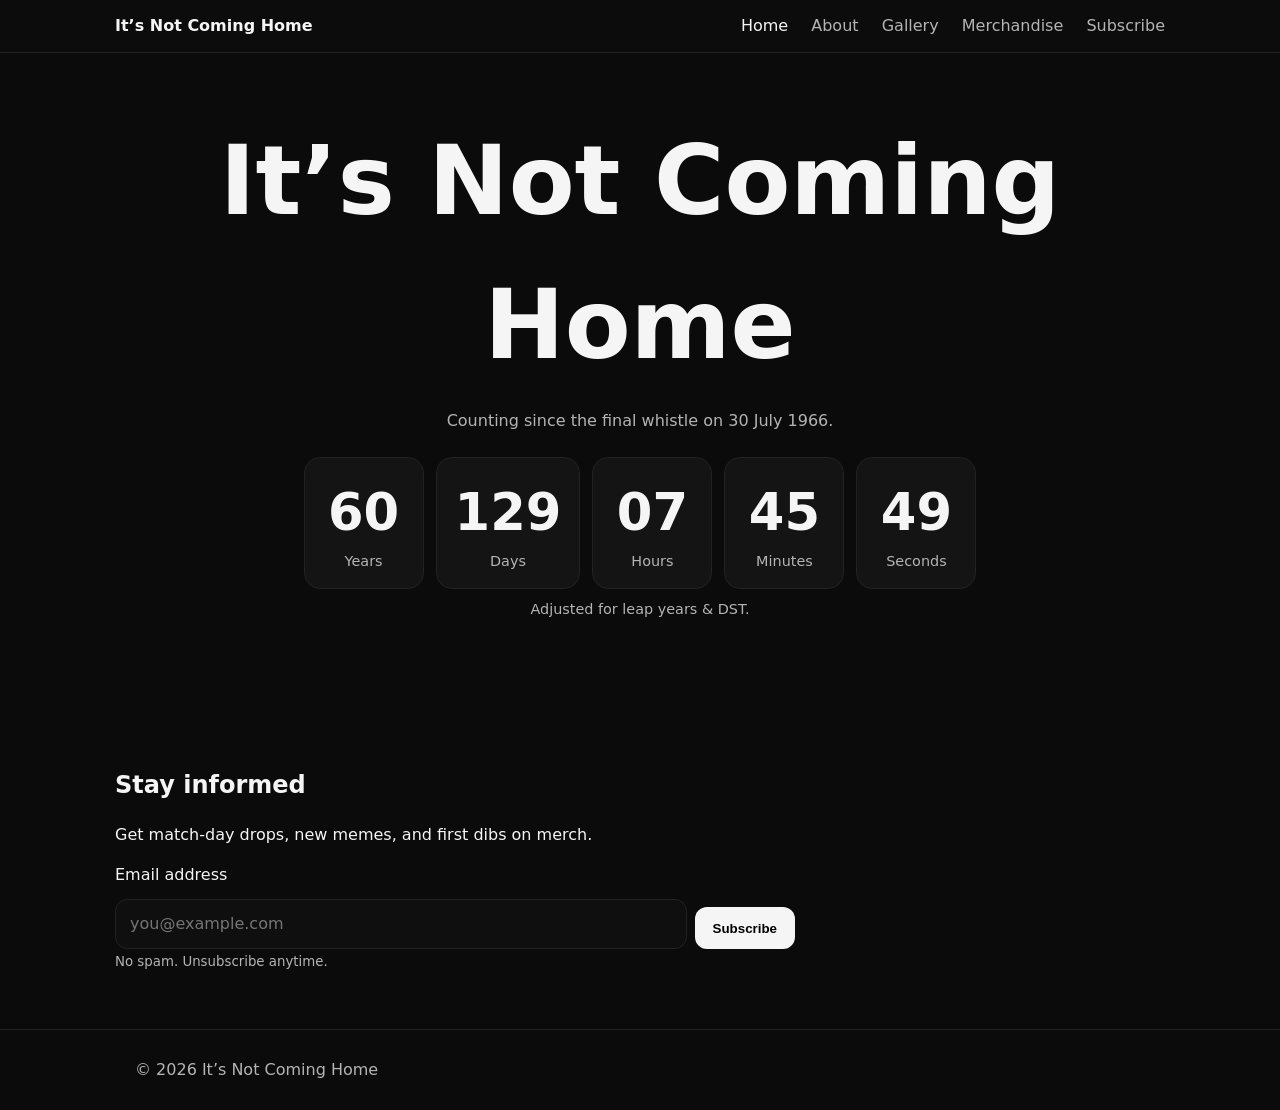
==== index.html @ 4ca96cda "Initial commit" ====
<!doctype html>
<html lang="en">
<head>
  <meta charset="utf-8" />
  <meta name="viewport" content="width=device-width,initial-scale=1" />
  <title>It’s Not Coming Home — Since 30 July 1966</title>
  <meta name="description" content="A brutally simple counter since 30 July 1966. Subscribe for updates, memes, and merch when it drops." />
  <link rel="canonical" href="https://yourdomain.com/" />

  <!-- Open Graph / Twitter -->
  <meta property="og:type" content="website">
  <meta property="og:title" content="It’s Not Coming Home">
  <meta property="og:description" content="Counting since the final whistle on 30 July 1966.">
  <meta property="og:image" content="https://yourdomain.com/assets/og-image.jpg">
  <meta name="twitter:card" content="summary_large_image">

  <!-- Favicon -->
  <link rel="icon" href="./assets/favicon.ico">

  <!-- Analytics (Plausible) -->
  <script defer data-domain="yourdomain.com" src="https://plausible.io/js/script.js"></script>

  <!-- Basic Schema -->
  <script type="application/ld+json">
  { "@context":"https://schema.org", "@type":"WebSite",
    "name":"It’s Not Coming Home", "url":"https://yourdomain.com/" }
  </script>

  <link rel="stylesheet" href="./assets/styles.css" />
</head>
<body>
  <header class="site-header">
    <nav class="container nav" aria-label="Primary">
      <a class="brand" href="./">It’s Not Coming Home</a>
      <div class="links">
        <a class="active" href="./">Home</a>
        <a href="./about/">About</a>
        <a href="./gallery/">Gallery</a>
        <a href="./merchandise/">Merchandise</a>
        <a href="./get-in-touch/">Subscribe</a>
      </div>
    </nav>
  </header>

  <main>
    <section class="hero">
      <div class="container">
        <h1 class="headline">It’s Not Coming Home</h1>
        <p class="tagline">Counting since the final whistle on 30 July 1966.</p>

        <div class="timer" aria-live="polite" aria-label="Elapsed time since 30 July 1966">
          <div class="timer-row">
            <div class="time-box"><span id="years" class="num">0</span><span class="label">Years</span></div>
            <div class="time-box"><span id="days" class="num">0</span><span class="label">Days</span></div>
            <div class="time-box"><span id="hours" class="num">00</span><span class="label">Hours</span></div>
            <div class="time-box"><span id="minutes" class="num">00</span><span class="label">Minutes</span></div>
            <div class="time-box"><span id="seconds" class="num">00</span><span class="label">Seconds</span></div>
          </div>
          <p class="subtext">Adjusted for leap years & DST.</p>
        </div>
      </div>
    </section>

    <!-- Inline subscribe teaser on the home page -->
    <section class="container pad-y">
      <h2>Stay informed</h2>
      <p>Get match-day drops, new memes, and first dibs on merch.</p>

      <!-- Buttondown embed (replace YOUR_BUTTONDOWN_USERNAME) -->
      <form class="subscribe-form"
            action="https://buttondown.email/api/emails/embed-subscribe/YOUR_BUTTONDOWN_USERNAME"
            method="post" target="popupwindow"
            onsubmit="window.open('https://buttondown.email/YOUR_BUTTONDOWN_USERNAME','popupwindow')">
        <label for="bd-email">Email address</label>
        <div class="subscribe-row">
          <input id="bd-email" type="email" name="email" required placeholder="you@example.com" autocomplete="email" />
          <button type="submit">Subscribe</button>
        </div>
        <small class="muted">No spam. Unsubscribe anytime.</small>
      </form>
      <!-- If you prefer Netlify Forms later, I can switch this in one line. -->
    </section>
  </main>

  <footer class="site-footer">
    <div class="container">© <span id="year"></span> It’s Not Coming Home</div>
  </footer>

  <script src="./assets/main.js" defer></script>
</body>
</html>
---- assets/styles.css ----
:root{
  --bg:#0b0b0b; --fg:#f5f5f5; --muted:#b4b4b4; --card:#141414; --border:#222;
  --accent:#ffffff; /* button foreground */
}
*{box-sizing:border-box}
html,body{height:100%}
body{
  margin:0; font-family:system-ui,-apple-system,Inter,Segoe UI,Roboto,Arial,sans-serif;
  background:var(--bg); color:var(--fg); line-height:1.5;
}
.container{max-width:1050px;margin:0 auto;padding:0 20px}
.pad-y{padding:56px 0}
.site-header{border-bottom:1px solid var(--border);background:#0c0c0c}
.nav{display:flex;align-items:center;justify-content:space-between;padding:14px 0}
.brand{font-weight:800;text-decoration:none;color:var(--fg)}
.links a{color:var(--muted);text-decoration:none;margin-left:18px}
.links a.active,.links a:hover{color:var(--fg)}
.site-footer{border-top:1px solid var(--border);padding:28px 0;color:var(--muted)}

.hero{display:grid;place-items:center;min-height:70vh;text-align:center;padding:56px 0}
.headline{font-size:clamp(2.2rem,8vw,6rem);margin:0 0 12px}
.tagline{color:var(--muted);margin:0 0 24px}

.timer{margin-top:10px}
.timer-row{display:flex;flex-wrap:wrap;gap:12px;justify-content:center}
.time-box{background:var(--card);border:1px solid var(--border);border-radius:16px;padding:16px 18px;min-width:120px}
.num{display:block;font-variant-numeric:tabular-nums;font-size:clamp(1.6rem,5vw,3.2rem);font-weight:800}
.label{display:block;font-size:0.9rem;color:var(--muted)}
.subtext{color:var(--muted);margin-top:10px;font-size:0.9rem}

.grid{display:grid;gap:18px;grid-template-columns:repeat(auto-fit,minmax(260px,1fr))}
.card{background:var(--card);border:1px solid var(--border);border-radius:16px;overflow:hidden}
.card img{display:block;width:100%;height:auto}
.card figcaption{padding:12px 14px;color:var(--muted)}

.contact-form,.subscribe-form{max-width:680px}
.contact-form label,.subscribe-form label{display:block;margin:12px 0;color:var(--fg)}
.contact-form input,.contact-form textarea,
.subscribe-form input{
  width:100%; background:#0f0f0f; color:var(--fg); border:1px solid var(--border);
  border-radius:12px; padding:12px 14px; font:inherit;
}
.contact-form button,.subscribe-form button,.cta{
  margin-top:8px; background:var(--fg); color:#000; border:0; font-weight:700;
  padding:12px 18px; border-radius:12px; cursor:pointer; text-decoration:none; display:inline-block;
}
.subscribe-row{display:flex;gap:8px}
.subscribe-row input{flex:1}
.muted{color:var(--muted)}
.small{font-size:0.95rem}
.divider{border:0;border-top:1px solid var(--border);margin:24px 0}
.coming-soon{display:grid;gap:14px;grid-template-columns:repeat(auto-fit,minmax(220px,1fr))}
.hp{position:absolute;left:-9999px;width:1px;height:1px;overflow:hidden}

@media (max-width:600px){
  .time-box{min-width:100px;padding:14px}
  .subscribe-row{flex-direction:column}
}
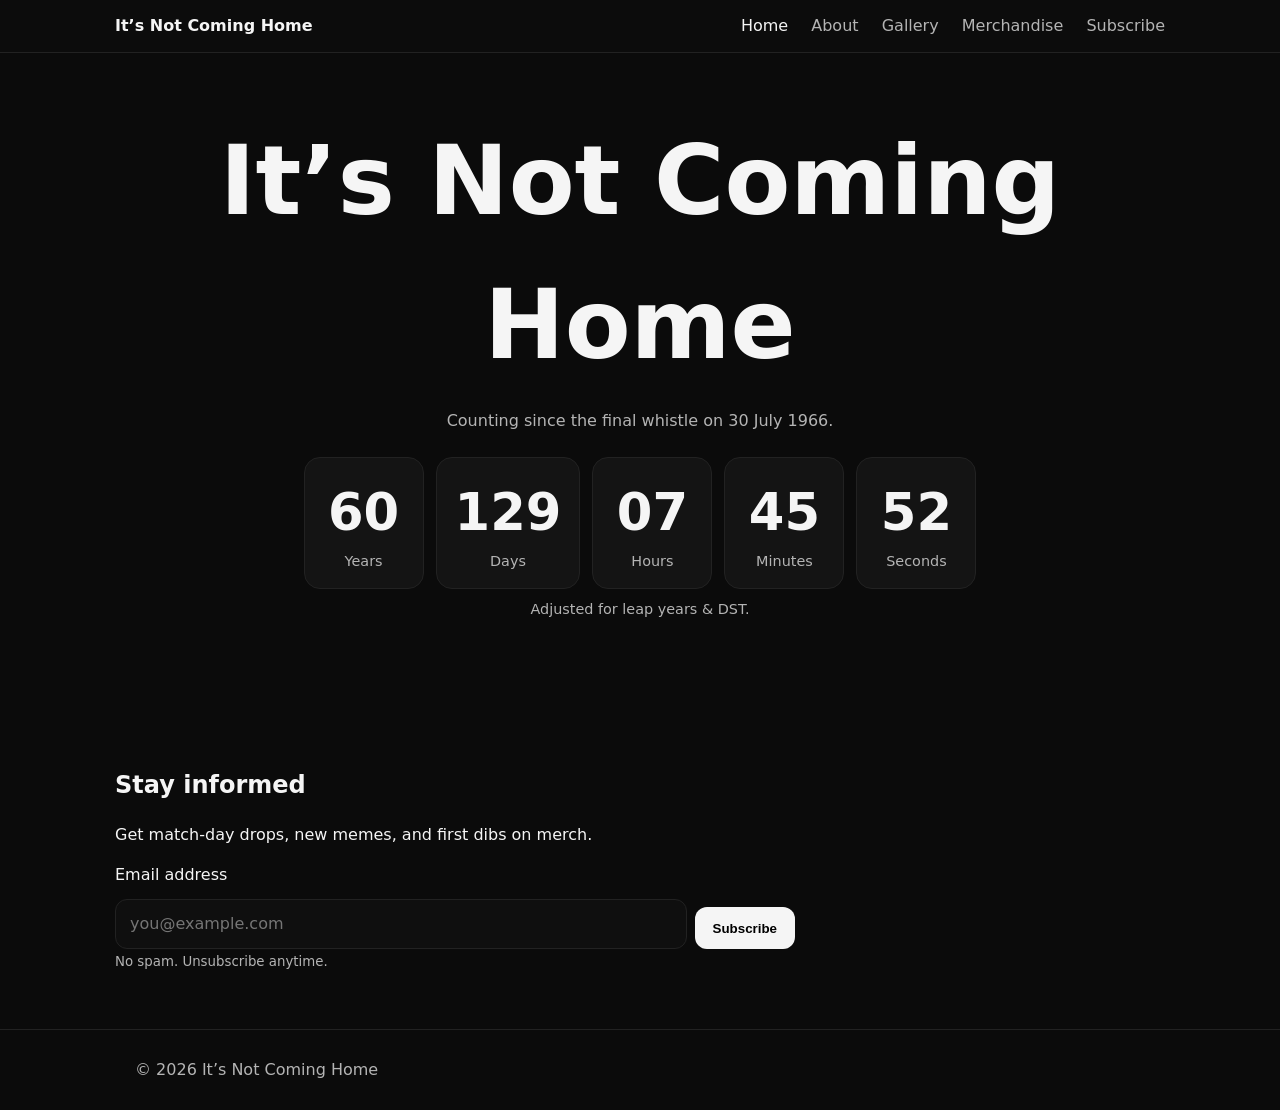
==== commit e925b614: "Add Twitter card meta tags" ====
--- a/index.html
+++ b/index.html
@@ -13,6 +13,8 @@
   <meta property="og:description" content="Counting since the final whistle on 30 July 1966.">
   <meta property="og:image" content="https://yourdomain.com/assets/og-image.jpg">
   <meta name="twitter:card" content="summary_large_image">
+  <meta name="twitter:title" content="It's Not Coming Home">
+  <meta name="twitter:description" content="Counting since the final whistle on 30 July 1966.">
 
   <!-- Favicon -->
   <link rel="icon" href="./assets/favicon.ico">
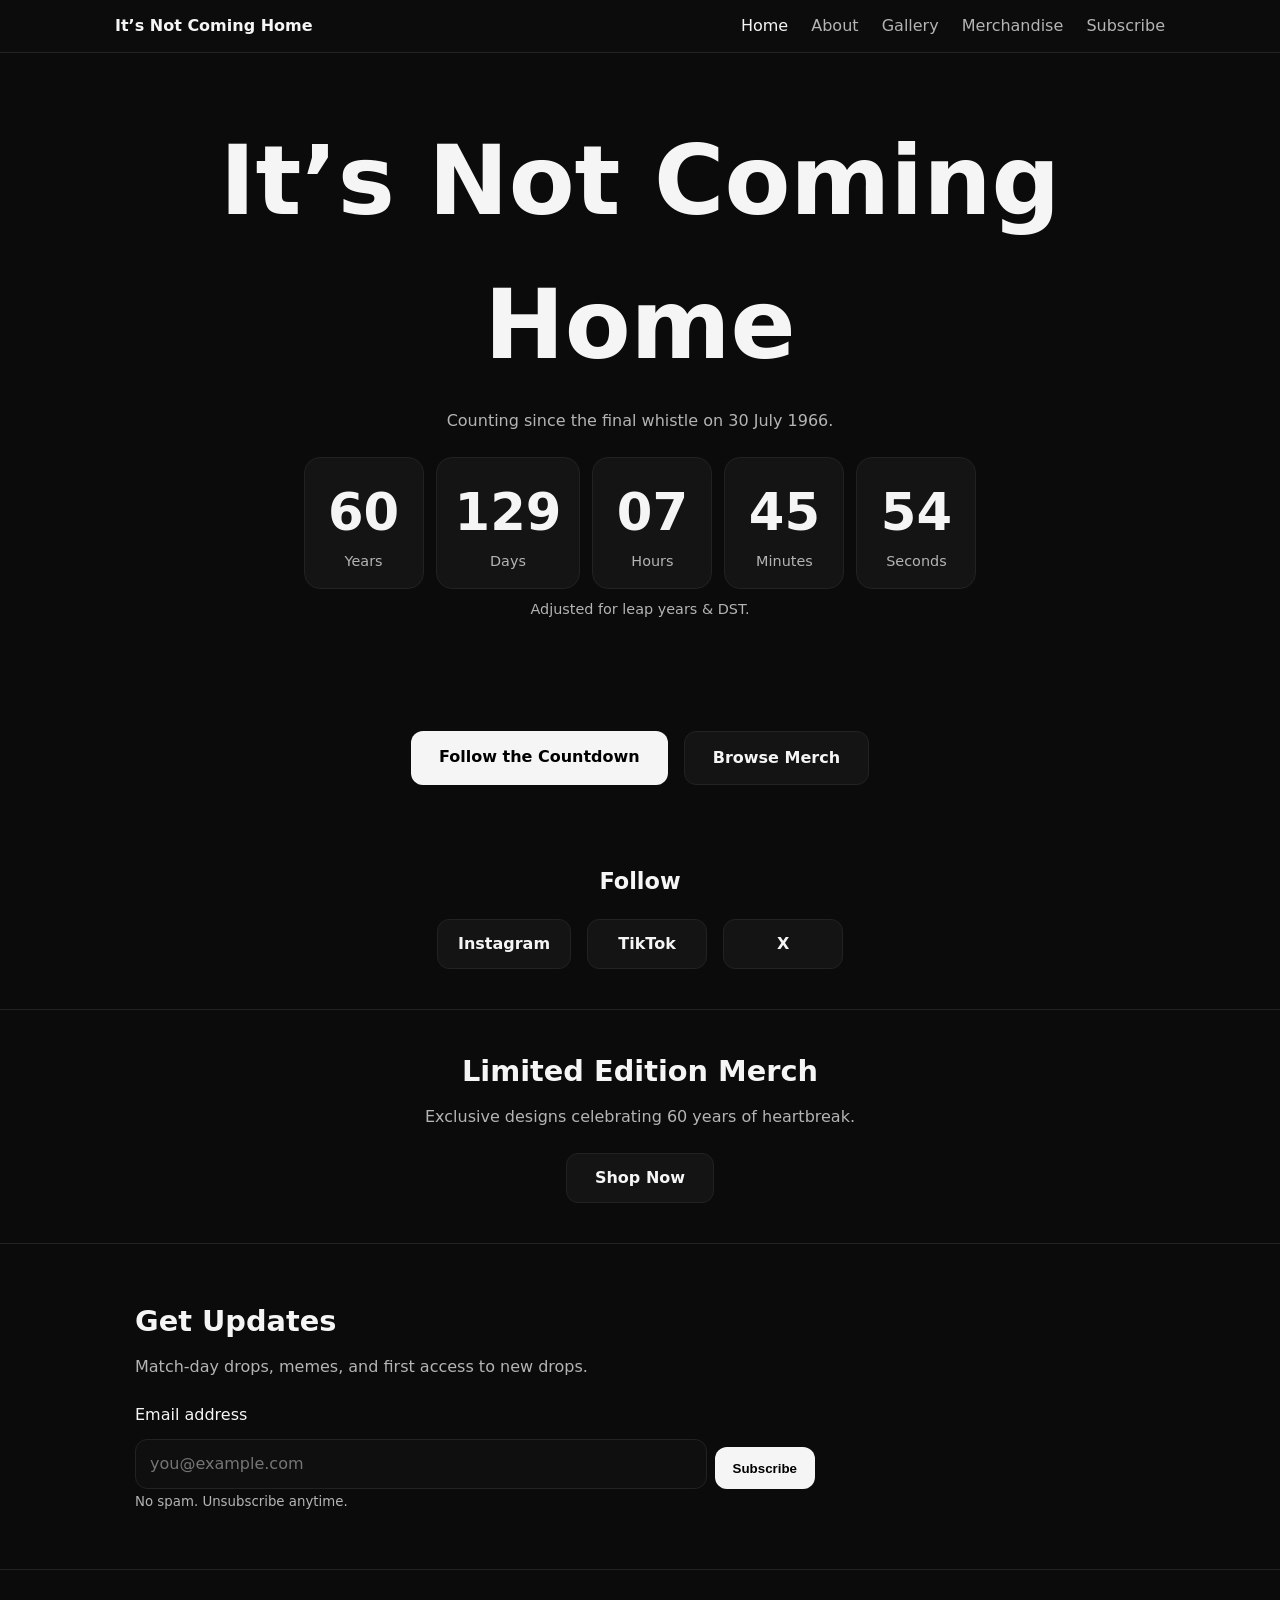
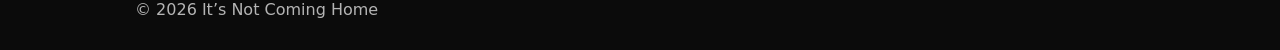
==== commit 59e31c78: "Homepage redesign v1" ====
--- a/index.html
+++ b/index.html
@@ -17,7 +17,9 @@
   <meta name="twitter:description" content="Counting since the final whistle on 30 July 1966.">
 
   <!-- Favicon -->
-  <link rel="icon" href="./assets/favicon.ico">
+  <link rel="icon" href="./assets/favicon.svg" type="image/svg+xml">
+  <link rel="icon" href="./assets/favicon-32.png" type="image/png" sizes="32x32">
+  <link rel="icon" href="./assets/favicon-16.png" type="image/png" sizes="16x16">
 
   <!-- Analytics (Plausible) -->
   <script defer data-domain="yourdomain.com" src="https://plausible.io/js/script.js"></script>
@@ -45,6 +47,7 @@
   </header>
 
   <main>
+    <!-- Hero: Clock & Primary Message -->
     <section class="hero">
       <div class="container">
         <h1 class="headline">It’s Not Coming Home</h1>
@@ -63,24 +66,56 @@
       </div>
     </section>
 
-    <!-- Inline subscribe teaser on the home page -->
-    <section class="container pad-y">
-      <h2>Stay informed</h2>
-      <p>Get match-day drops, new memes, and first dibs on merch.</p>
+    <!-- CTA Block: Primary + Secondary -->
+    <section class="cta-block">
+      <div class="container">
+        <div class="cta-row">
+          <a href="./get-in-touch/" class="cta-primary">Follow the Countdown</a>
+          <a href="./merchandise/" class="cta-secondary">Browse Merch</a>
+        </div>
+      </div>
+    </section>
 
-      <!-- Buttondown embed (replace YOUR_BUTTONDOWN_USERNAME) -->
-      <form class="subscribe-form"
-            action="https://buttondown.email/api/emails/embed-subscribe/YOUR_BUTTONDOWN_USERNAME"
-            method="post" target="popupwindow"
-            onsubmit="window.open('https://buttondown.email/YOUR_BUTTONDOWN_USERNAME','popupwindow')">
-        <label for="bd-email">Email address</label>
-        <div class="subscribe-row">
-          <input id="bd-email" type="email" name="email" required placeholder="you@example.com" autocomplete="email" />
-          <button type="submit">Subscribe</button>
+    <!-- Social Links -->
+    <section class="social-block">
+      <div class="container">
+        <h2 class="social-title">Follow</h2>
+        <div class="social-links">
+          <a href="https://www.instagram.com/its_notcominghome/" target="_blank" rel="noopener noreferrer" class="social-link instagram">Instagram</a>
+          <a href="https://www.tiktok.com/@its_notcominghome" target="_blank" rel="noopener noreferrer" class="social-link tiktok">TikTok</a>
+          <a href="https://x.com/Notcominghome66" target="_blank" rel="noopener noreferrer" class="social-link x">X</a>
         </div>
-        <small class="muted">No spam. Unsubscribe anytime.</small>
-      </form>
-      <!-- If you prefer Netlify Forms later, I can switch this in one line. -->
+      </div>
+    </section>
+
+    <!-- Merch Teaser -->
+    <section class="merch-teaser">
+      <div class="container">
+        <h2>Limited Edition Merch</h2>
+        <p>Exclusive designs celebrating 60 years of heartbreak.</p>
+        <a href="./merchandise/" class="merch-link">Shop Now</a>
+      </div>
+    </section>
+
+    <!-- Stay Informed / Subscribe -->
+    <section class="subscribe-section">
+      <div class="container">
+        <h2>Get Updates</h2>
+        <p>Match-day drops, memes, and first access to new drops.</p>
+
+        <!-- Buttondown embed (replace YOUR_BUTTONDOWN_USERNAME) -->
+        <form class="subscribe-form"
+              action="https://buttondown.email/api/emails/embed-subscribe/YOUR_BUTTONDOWN_USERNAME"
+              method="post" target="popupwindow"
+              onsubmit="window.open('https://buttondown.email/YOUR_BUTTONDOWN_USERNAME','popupwindow')">
+          <label for="bd-email">Email address</label>
+          <div class="subscribe-row">
+            <input id="bd-email" type="email" name="email" required placeholder="you@example.com" autocomplete="email" />
+            <button type="submit">Subscribe</button>
+          </div>
+          <small class="muted">No spam. Unsubscribe anytime.</small>
+        </form>
+      </div>
     </section>
   </main>
 
--- a/assets/styles.css
+++ b/assets/styles.css
@@ -55,4 +55,46 @@
 @media (max-width:600px){
   .time-box{min-width:100px;padding:14px}
   .subscribe-row{flex-direction:column}
+  .cta-row{flex-direction:column;gap:12px}
+  .cta-primary,.cta-secondary{width:100%}
+  .social-link{flex:1;min-width:90px}
 }
+
+/* CTA Block */
+.cta-block{padding:40px 0;text-align:center}
+.cta-row{display:flex;gap:16px;justify-content:center;flex-wrap:wrap}
+.cta-primary,.cta-secondary{
+  padding:14px 28px;border-radius:12px;text-decoration:none;font-weight:700;
+  cursor:pointer;display:inline-block;transition:all 0.2s ease;
+}
+.cta-primary{background:var(--fg);color:#000}
+.cta-primary:hover{opacity:0.9}
+.cta-secondary{background:var(--card);color:var(--fg);border:1px solid var(--border)}
+.cta-secondary:hover{border-color:var(--fg)}
+
+/* Social Block */
+.social-block{padding:40px 0;text-align:center}
+.social-title{margin:0 0 20px;font-size:1.4rem}
+.social-links{display:flex;gap:16px;justify-content:center;flex-wrap:wrap}
+.social-link{
+  padding:12px 20px;background:var(--card);color:var(--fg);text-decoration:none;
+  border:1px solid var(--border);border-radius:12px;font-weight:600;
+  transition:all 0.2s ease;min-width:120px;display:inline-block;
+}
+.social-link:hover{border-color:var(--fg);background:var(--card)}
+
+/* Merch Teaser */
+.merch-teaser{padding:40px 0;text-align:center;border-top:1px solid var(--border)}
+.merch-teaser h2{margin:0 0 12px;font-size:1.8rem}
+.merch-teaser p{color:var(--muted);margin:0 0 24px}
+.merch-link{
+  display:inline-block;padding:12px 28px;background:var(--card);color:var(--fg);
+  text-decoration:none;border:1px solid var(--border);border-radius:12px;
+  font-weight:600;transition:all 0.2s ease;
+}
+.merch-link:hover{border-color:var(--fg)}
+
+/* Subscribe Section */
+.subscribe-section{padding:56px 0;border-top:1px solid var(--border)}
+.subscribe-section h2{margin:0 0 12px;font-size:1.8rem}
+.subscribe-section > .container > p{color:var(--muted);margin:0 0 24px}
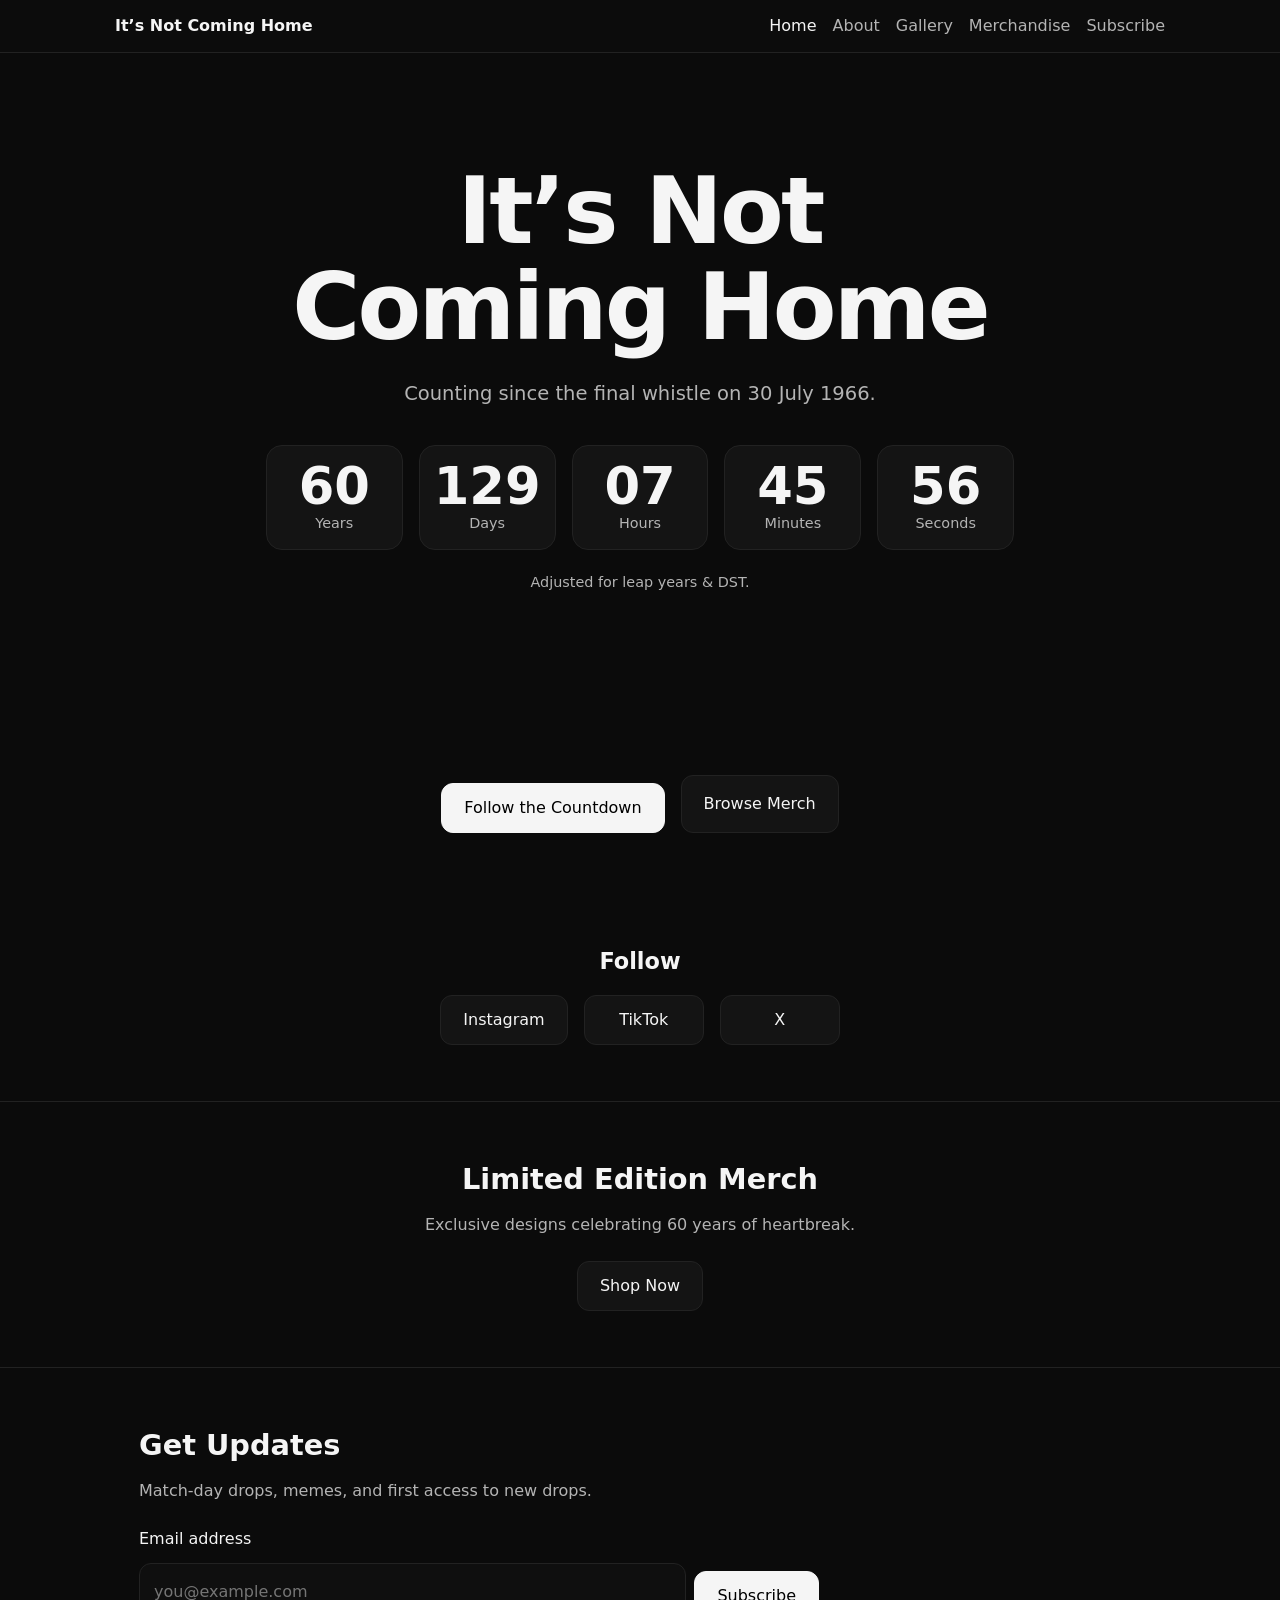
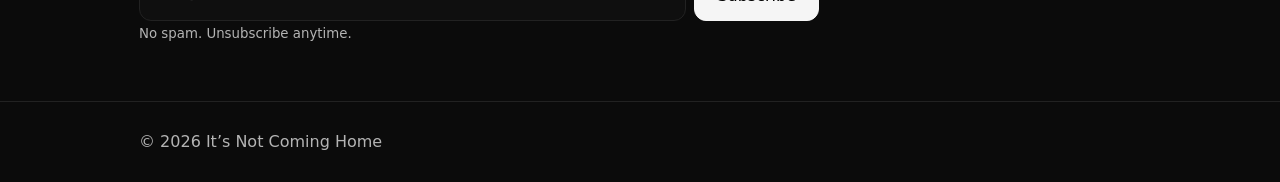
==== commit cf16c69a: "Beautify homepage v2" ====
--- a/index.html
+++ b/index.html
@@ -32,7 +32,7 @@
 
   <link rel="stylesheet" href="./assets/styles.css" />
 </head>
-<body>
+<body class="home-page">
   <header class="site-header">
     <nav class="container nav" aria-label="Primary">
       <a class="brand" href="./">It’s Not Coming Home</a>
@@ -46,9 +46,9 @@
     </nav>
   </header>
 
-  <main>
+  <main class="home-main">
     <!-- Hero: Clock & Primary Message -->
-    <section class="hero">
+    <section class="hero home-section home-hero">
       <div class="container">
         <h1 class="headline">It’s Not Coming Home</h1>
         <p class="tagline">Counting since the final whistle on 30 July 1966.</p>
@@ -67,7 +67,7 @@
     </section>
 
     <!-- CTA Block: Primary + Secondary -->
-    <section class="cta-block">
+    <section class="cta-block home-section">
       <div class="container">
         <div class="cta-row">
           <a href="./get-in-touch/" class="cta-primary">Follow the Countdown</a>
@@ -77,7 +77,7 @@
     </section>
 
     <!-- Social Links -->
-    <section class="social-block">
+    <section class="social-block home-section">
       <div class="container">
         <h2 class="social-title">Follow</h2>
         <div class="social-links">
@@ -89,7 +89,7 @@
     </section>
 
     <!-- Merch Teaser -->
-    <section class="merch-teaser">
+    <section class="merch-teaser home-section">
       <div class="container">
         <h2>Limited Edition Merch</h2>
         <p>Exclusive designs celebrating 60 years of heartbreak.</p>
@@ -98,7 +98,7 @@
     </section>
 
     <!-- Stay Informed / Subscribe -->
-    <section class="subscribe-section">
+    <section class="subscribe-section home-section">
       <div class="container">
         <h2>Get Updates</h2>
         <p>Match-day drops, memes, and first access to new drops.</p>
--- a/assets/styles.css
+++ b/assets/styles.css
@@ -1,21 +1,64 @@
 :root{
-  --bg:#0b0b0b; --fg:#f5f5f5; --muted:#b4b4b4; --card:#141414; --border:#222;
-  --accent:#ffffff; /* button foreground */
-}
+  --bg:#0b0b0b;
+  --fg:#f5f5f5;
+  --muted:#b4b4b4;
+  --card:#141414;
+  --border:#222;
+  --accent:#ffffff;
+  --focus:#ffffff;
+  --focus-ring:rgba(255,255,255,0.24);
+  --radius-s:12px;
+  --radius-m:16px;
+  --space-2xs:0.5rem;
+  --space-xs:0.75rem;
+  --space-s:1rem;
+  --space-m:1.5rem;
+  --space-l:2rem;
+  --space-xl:2.75rem;
+  --space-2xl:3.5rem;
+  --space-3xl:4.5rem;
+}
+
 *{box-sizing:border-box}
 html,body{height:100%}
 body{
-  margin:0; font-family:system-ui,-apple-system,Inter,Segoe UI,Roboto,Arial,sans-serif;
-  background:var(--bg); color:var(--fg); line-height:1.5;
-}
-.container{max-width:1050px;margin:0 auto;padding:0 20px}
+  margin:0;
+  font-family:system-ui,-apple-system,Inter,Segoe UI,Roboto,Arial,sans-serif;
+  background:var(--bg);
+  color:var(--fg);
+  line-height:1.5;
+}
+
+.container{max-width:1050px;margin:0 auto;padding:0 clamp(16px,4vw,24px)}
 .pad-y{padding:56px 0}
+
 .site-header{border-bottom:1px solid var(--border);background:#0c0c0c}
-.nav{display:flex;align-items:center;justify-content:space-between;padding:14px 0}
-.brand{font-weight:800;text-decoration:none;color:var(--fg)}
-.links a{color:var(--muted);text-decoration:none;margin-left:18px}
+.nav{
+  display:flex;
+  align-items:center;
+  justify-content:space-between;
+  flex-wrap:wrap;
+  gap:var(--space-xs) var(--space-m);
+  padding:14px 0;
+}
+.brand{font-weight:800;text-decoration:none;color:var(--fg);min-width:0}
+.links{
+  display:flex;
+  flex-wrap:wrap;
+  justify-content:flex-end;
+  gap:var(--space-2xs) var(--space-s);
+}
+.links a{color:var(--muted);text-decoration:none}
 .links a.active,.links a:hover{color:var(--fg)}
+
 .site-footer{border-top:1px solid var(--border);padding:28px 0;color:var(--muted)}
+
+a,button,input,textarea,select{font:inherit}
+:where(a,button,input,textarea,select):focus-visible{
+  outline:2px solid var(--focus);
+  outline-offset:2px;
+  box-shadow:0 0 0 4px var(--focus-ring);
+}
 
 .hero{display:grid;place-items:center;min-height:70vh;text-align:center;padding:56px 0}
 .headline{font-size:clamp(2.2rem,8vw,6rem);margin:0 0 12px}
@@ -23,27 +66,69 @@
 
 .timer{margin-top:10px}
 .timer-row{display:flex;flex-wrap:wrap;gap:12px;justify-content:center}
-.time-box{background:var(--card);border:1px solid var(--border);border-radius:16px;padding:16px 18px;min-width:120px}
+.time-box{
+  background:var(--card);
+  border:1px solid var(--border);
+  border-radius:var(--radius-m);
+  padding:16px 18px;
+  min-width:120px;
+}
 .num{display:block;font-variant-numeric:tabular-nums;font-size:clamp(1.6rem,5vw,3.2rem);font-weight:800}
 .label{display:block;font-size:0.9rem;color:var(--muted)}
 .subtext{color:var(--muted);margin-top:10px;font-size:0.9rem}
 
 .grid{display:grid;gap:18px;grid-template-columns:repeat(auto-fit,minmax(260px,1fr))}
-.card{background:var(--card);border:1px solid var(--border);border-radius:16px;overflow:hidden}
+.card{background:var(--card);border:1px solid var(--border);border-radius:var(--radius-m);overflow:hidden}
 .card img{display:block;width:100%;height:auto}
 .card figcaption{padding:12px 14px;color:var(--muted)}
 
 .contact-form,.subscribe-form{max-width:680px}
 .contact-form label,.subscribe-form label{display:block;margin:12px 0;color:var(--fg)}
-.contact-form input,.contact-form textarea,
-.subscribe-form input{
-  width:100%; background:#0f0f0f; color:var(--fg); border:1px solid var(--border);
-  border-radius:12px; padding:12px 14px; font:inherit;
-}
-.contact-form button,.subscribe-form button,.cta{
-  margin-top:8px; background:var(--fg); color:#000; border:0; font-weight:700;
-  padding:12px 18px; border-radius:12px; cursor:pointer; text-decoration:none; display:inline-block;
-}
+.contact-form input,.contact-form textarea,.subscribe-form input{
+  width:100%;
+  background:#0f0f0f;
+  color:var(--fg);
+  border:1px solid var(--border);
+  border-radius:var(--radius-s);
+  padding:12px 14px;
+  font:inherit;
+}
+
+:where(.cta-primary,.cta-secondary,.social-link,.merch-link,.contact-form button,.subscribe-form button,.cta){
+  display:inline-flex;
+  align-items:center;
+  justify-content:center;
+  text-decoration:none;
+  border-radius:var(--radius-s);
+  border:1px solid var(--border);
+  padding:12px 22px;
+  font-weight:700;
+  line-height:1.2;
+  cursor:pointer;
+  transition:border-color 0.2s ease,background-color 0.2s ease,color 0.2s ease,transform 0.2s ease;
+}
+
+:where(.cta-primary,.contact-form button,.subscribe-form button,.cta){
+  margin-top:8px;
+  background:var(--fg);
+  color:#000;
+  border-color:var(--fg);
+}
+
+:where(.cta-primary,.contact-form button,.subscribe-form button,.cta):hover{
+  transform:translateY(-1px);
+}
+
+:where(.cta-secondary,.social-link,.merch-link){
+  background:var(--card);
+  color:var(--fg);
+}
+
+:where(.cta-secondary,.social-link,.merch-link):hover{
+  border-color:var(--fg);
+  transform:translateY(-1px);
+}
+
 .subscribe-row{display:flex;gap:8px}
 .subscribe-row input{flex:1}
 .muted{color:var(--muted)}
@@ -52,49 +137,88 @@
 .coming-soon{display:grid;gap:14px;grid-template-columns:repeat(auto-fit,minmax(220px,1fr))}
 .hp{position:absolute;left:-9999px;width:1px;height:1px;overflow:hidden}
 
+/* Homepage rhythm and composition */
+.home-page .home-main > .home-section{padding:var(--space-2xl) 0}
+.home-page .hero{
+  min-height:clamp(34rem,74vh,48rem);
+  padding:var(--space-3xl) 0 var(--space-2xl);
+}
+.home-page .hero .container{
+  display:grid;
+  justify-items:center;
+  gap:var(--space-m);
+}
+.home-page .headline{
+  margin:0;
+  max-width:14ch;
+  font-size:clamp(2.6rem,7.5vw,5.8rem);
+  line-height:1.03;
+  letter-spacing:-0.03em;
+  text-wrap:balance;
+}
+.home-page .tagline{
+  margin:0;
+  max-width:40ch;
+  font-size:clamp(1rem,2vw,1.22rem);
+  color:var(--muted);
+}
+.home-page .timer{
+  margin-top:var(--space-xs);
+  display:grid;
+  gap:var(--space-xs);
+}
+.home-page .timer-row{
+  display:grid;
+  grid-template-columns:repeat(5, minmax(106px, 1fr));
+  width:min(100%,900px);
+  margin:0 auto;
+  gap:var(--space-s);
+  justify-content:center;
+  align-items:stretch;
+}
+.home-page .time-box{
+  min-width:0;
+  max-width:none;
+  padding:14px;
+}
+.home-page .num{line-height:1.05}
+
+.cta-block,.social-block{text-align:center}
+.cta-row,.social-links{display:flex;gap:var(--space-s);justify-content:center;flex-wrap:wrap}
+.social-title{margin:0 0 var(--space-s);font-size:1.4rem}
+.social-link{min-width:120px}
+
+.merch-teaser{text-align:center;border-top:1px solid var(--border)}
+.merch-teaser h2{margin:0 0 var(--space-xs);font-size:1.8rem}
+.merch-teaser p{color:var(--muted);margin:0 0 var(--space-m)}
+
+.subscribe-section{border-top:1px solid var(--border)}
+.subscribe-section h2{margin:0 0 var(--space-xs);font-size:1.8rem}
+.subscribe-section > .container > p{color:var(--muted);margin:0 0 var(--space-m)}
+
+@media (max-width:900px){
+  .home-page .timer-row{
+    grid-template-columns:repeat(3, minmax(106px, 1fr));
+    width:min(100%,520px);
+  }
+}
 @media (max-width:600px){
-  .time-box{min-width:100px;padding:14px}
+  .nav{align-items:flex-start}
+  .links{width:100%;justify-content:flex-start}
+  .home-page .home-main > .home-section{padding:var(--space-xl) 0}
+  .home-page .hero{padding:var(--space-2xl) 0 var(--space-xl)}
+  .home-page .timer-row{
+    grid-template-columns:repeat(2, minmax(96px, 1fr));
+    width:min(100%,340px);
+    gap:var(--space-xs);
+  }
+  .home-page .time-box{
+    min-width:0;
+    padding:14px 12px;
+  }
   .subscribe-row{flex-direction:column}
-  .cta-row{flex-direction:column;gap:12px}
-  .cta-primary,.cta-secondary{width:100%}
-  .social-link{flex:1;min-width:90px}
-}
-
-/* CTA Block */
-.cta-block{padding:40px 0;text-align:center}
-.cta-row{display:flex;gap:16px;justify-content:center;flex-wrap:wrap}
-.cta-primary,.cta-secondary{
-  padding:14px 28px;border-radius:12px;text-decoration:none;font-weight:700;
-  cursor:pointer;display:inline-block;transition:all 0.2s ease;
-}
-.cta-primary{background:var(--fg);color:#000}
-.cta-primary:hover{opacity:0.9}
-.cta-secondary{background:var(--card);color:var(--fg);border:1px solid var(--border)}
-.cta-secondary:hover{border-color:var(--fg)}
-
-/* Social Block */
-.social-block{padding:40px 0;text-align:center}
-.social-title{margin:0 0 20px;font-size:1.4rem}
-.social-links{display:flex;gap:16px;justify-content:center;flex-wrap:wrap}
-.social-link{
-  padding:12px 20px;background:var(--card);color:var(--fg);text-decoration:none;
-  border:1px solid var(--border);border-radius:12px;font-weight:600;
-  transition:all 0.2s ease;min-width:120px;display:inline-block;
-}
-.social-link:hover{border-color:var(--fg);background:var(--card)}
-
-/* Merch Teaser */
-.merch-teaser{padding:40px 0;text-align:center;border-top:1px solid var(--border)}
-.merch-teaser h2{margin:0 0 12px;font-size:1.8rem}
-.merch-teaser p{color:var(--muted);margin:0 0 24px}
-.merch-link{
-  display:inline-block;padding:12px 28px;background:var(--card);color:var(--fg);
-  text-decoration:none;border:1px solid var(--border);border-radius:12px;
-  font-weight:600;transition:all 0.2s ease;
-}
-.merch-link:hover{border-color:var(--fg)}
-
-/* Subscribe Section */
-.subscribe-section{padding:56px 0;border-top:1px solid var(--border)}
-.subscribe-section h2{margin:0 0 12px;font-size:1.8rem}
-.subscribe-section > .container > p{color:var(--muted);margin:0 0 24px}
+  .subscribe-row input,.subscribe-row button{width:100%}
+  .cta-row{flex-direction:column;align-items:center;gap:12px}
+  .cta-primary,.cta-secondary,.social-link,.merch-link{width:min(100%,320px)}
+  .social-links{gap:12px}
+}
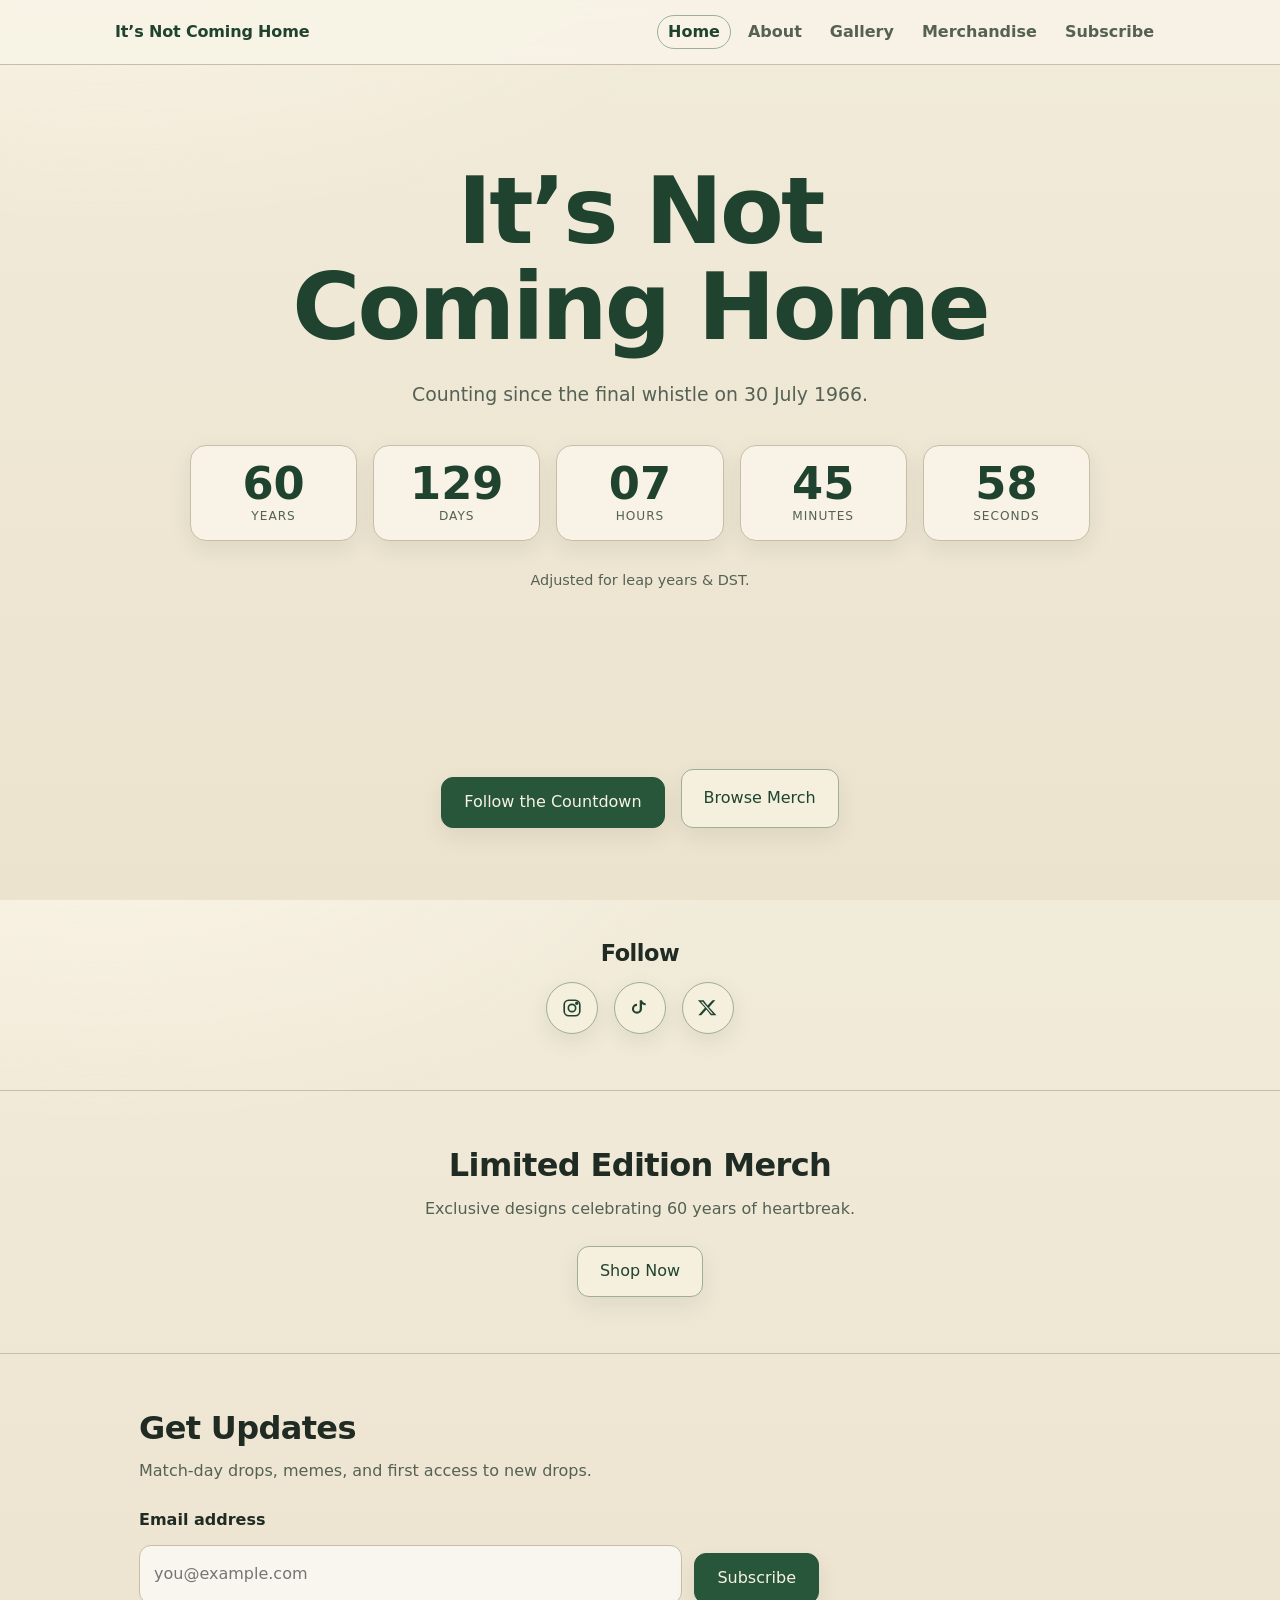
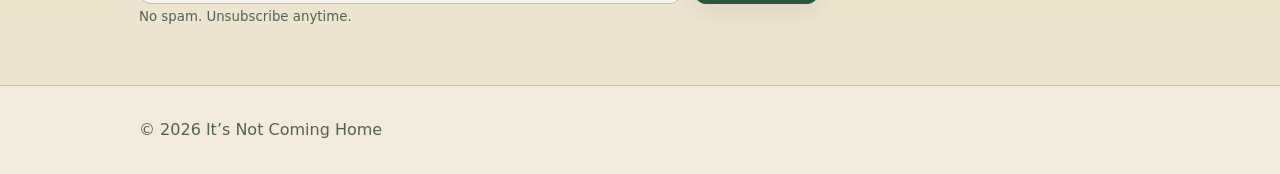
==== commit c5bf0375: "Site refresh v1: heritage palette, sticky nav, social icons" ====
--- a/index.html
+++ b/index.html
@@ -81,9 +81,26 @@
       <div class="container">
         <h2 class="social-title">Follow</h2>
         <div class="social-links">
-          <a href="https://www.instagram.com/its_notcominghome/" target="_blank" rel="noopener noreferrer" class="social-link instagram">Instagram</a>
-          <a href="https://www.tiktok.com/@its_notcominghome" target="_blank" rel="noopener noreferrer" class="social-link tiktok">TikTok</a>
-          <a href="https://x.com/Notcominghome66" target="_blank" rel="noopener noreferrer" class="social-link x">X</a>
+          <a href="https://www.instagram.com/its_notcominghome/" target="_blank" rel="noopener noreferrer" class="social-link instagram" aria-label="Instagram">
+            <svg viewBox="0 0 24 24" aria-hidden="true" focusable="false">
+              <rect x="3.5" y="3.5" width="17" height="17" rx="5"></rect>
+              <circle cx="12" cy="12" r="4"></circle>
+              <circle cx="17.2" cy="6.8" r="1"></circle>
+            </svg>
+            <span class="sr-only">Instagram</span>
+          </a>
+          <a href="https://www.tiktok.com/@its_notcominghome" target="_blank" rel="noopener noreferrer" class="social-link tiktok" aria-label="TikTok">
+            <svg viewBox="0 0 24 24" aria-hidden="true" focusable="false">
+              <path d="M14.2 3.5c.5 1.8 1.9 3 4 3.2V9c-1.5-.1-2.9-.7-4-1.5v5.3A5.5 5.5 0 1 1 8.7 7.3v2.4a3.1 3.1 0 1 0 3 3.1V3.5h2.5z"></path>
+            </svg>
+            <span class="sr-only">TikTok</span>
+          </a>
+          <a href="https://x.com/Notcominghome66" target="_blank" rel="noopener noreferrer" class="social-link x" aria-label="X">
+            <svg viewBox="0 0 24 24" aria-hidden="true" focusable="false">
+              <path d="M16.9 3.5h3.1l-6.8 7.7L21.2 20h-6.1l-4.8-6.3L4.6 20H1.5l7.2-8.2L1 3.5h6.2l4.3 5.7 5.4-5.7zm-1.1 14.7h1.7L6.2 5.2H4.4l11.4 13z"></path>
+            </svg>
+            <span class="sr-only">X</span>
+          </a>
         </div>
       </div>
     </section>
--- a/assets/styles.css
+++ b/assets/styles.css
@@ -1,14 +1,22 @@
 :root{
-  --bg:#0b0b0b;
-  --fg:#f5f5f5;
-  --muted:#b4b4b4;
-  --card:#141414;
-  --border:#222;
-  --accent:#ffffff;
-  --focus:#ffffff;
-  --focus-ring:rgba(255,255,255,0.24);
+  --bg:#f1ebda;
+  --bg-alt:#ece3ce;
+  --surface:#f8f3e6;
+  --surface-soft:#f5efde;
+  --fg:#1f2b23;
+  --muted:#546154;
+  --border:#c8bea8;
+  --border-strong:#9eaf94;
+  --accent:#28563a;
+  --accent-strong:#1f432f;
+  --accent-ink:#f7f2e3;
+  --focus:#1e5e39;
+  --focus-ring:rgba(30,94,57,0.22);
+  --shadow-soft:0 8px 22px rgba(26,39,31,0.08);
+  --shadow-lifted:0 14px 30px rgba(26,39,31,0.12);
   --radius-s:12px;
   --radius-m:16px;
+  --radius-l:24px;
   --space-2xs:0.5rem;
   --space-xs:0.75rem;
   --space-s:1rem;
@@ -24,34 +32,83 @@
 body{
   margin:0;
   font-family:system-ui,-apple-system,Inter,Segoe UI,Roboto,Arial,sans-serif;
-  background:var(--bg);
+  line-height:1.55;
   color:var(--fg);
-  line-height:1.5;
-}
+  background:
+    radial-gradient(1100px 540px at 8% -10%, #faf4e6 0%, transparent 58%),
+    linear-gradient(180deg, var(--bg) 0%, var(--bg-alt) 100%);
+}
+
+h1,h2,h3{
+  margin:0 0 var(--space-s);
+  color:var(--fg);
+  line-height:1.18;
+  letter-spacing:-0.02em;
+}
+
+p{margin:0 0 var(--space-m)}
 
 .container{max-width:1050px;margin:0 auto;padding:0 clamp(16px,4vw,24px)}
-.pad-y{padding:56px 0}
-
-.site-header{border-bottom:1px solid var(--border);background:#0c0c0c}
+.pad-y{padding:var(--space-2xl) 0}
+
+.site-header{
+  position:sticky;
+  top:0;
+  z-index:120;
+  border-bottom:1px solid var(--border);
+  background:rgba(248,243,230,0.9);
+  backdrop-filter:blur(8px);
+  -webkit-backdrop-filter:blur(8px);
+}
 .nav{
   display:flex;
   align-items:center;
   justify-content:space-between;
   flex-wrap:wrap;
-  gap:var(--space-xs) var(--space-m);
-  padding:14px 0;
-}
-.brand{font-weight:800;text-decoration:none;color:var(--fg);min-width:0}
+  min-height:64px;
+  gap:var(--space-xs) var(--space-s);
+  padding:8px 0;
+}
+.brand{
+  font-weight:800;
+  color:var(--accent-strong);
+  text-decoration:none;
+  letter-spacing:-0.01em;
+  min-width:0;
+}
 .links{
   display:flex;
   flex-wrap:wrap;
   justify-content:flex-end;
-  gap:var(--space-2xs) var(--space-s);
-}
-.links a{color:var(--muted);text-decoration:none}
-.links a.active,.links a:hover{color:var(--fg)}
-
-.site-footer{border-top:1px solid var(--border);padding:28px 0;color:var(--muted)}
+  gap:6px;
+}
+.links a{
+  color:var(--muted);
+  text-decoration:none;
+  border:1px solid transparent;
+  border-radius:999px;
+  padding:6px 10px;
+  line-height:1.2;
+  font-weight:600;
+  transition:color 0.2s ease,background-color 0.2s ease,border-color 0.2s ease;
+}
+.links a:hover{
+  color:var(--accent-strong);
+  background:var(--surface-soft);
+  border-color:var(--border);
+}
+.links a.active{
+  color:var(--accent-strong);
+  background:var(--surface);
+  border-color:var(--border-strong);
+}
+
+.site-footer{
+  border-top:1px solid var(--border);
+  color:var(--muted);
+  padding:var(--space-l) 0;
+  background:rgba(248,243,230,0.55);
+}
 
 a,button,input,textarea,select{font:inherit}
 :where(a,button,input,textarea,select):focus-visible{
@@ -60,38 +117,98 @@
   box-shadow:0 0 0 4px var(--focus-ring);
 }
 
-.hero{display:grid;place-items:center;min-height:70vh;text-align:center;padding:56px 0}
-.headline{font-size:clamp(2.2rem,8vw,6rem);margin:0 0 12px}
-.tagline{color:var(--muted);margin:0 0 24px}
-
-.timer{margin-top:10px}
-.timer-row{display:flex;flex-wrap:wrap;gap:12px;justify-content:center}
+.hero{
+  display:grid;
+  place-items:center;
+  text-align:center;
+  min-height:70vh;
+  padding:var(--space-2xl) 0;
+}
+.headline{
+  margin:0;
+  font-size:clamp(2.6rem,7.4vw,5.8rem);
+  line-height:1.04;
+  letter-spacing:-0.03em;
+  color:var(--accent-strong);
+  text-wrap:balance;
+}
+.tagline{
+  margin:0;
+  max-width:42ch;
+  color:var(--muted);
+  font-size:clamp(1rem,2vw,1.18rem);
+}
+
+.timer{margin-top:var(--space-xs)}
+.timer-row{display:flex;flex-wrap:wrap;gap:var(--space-s);justify-content:center}
 .time-box{
-  background:var(--card);
+  background:var(--surface);
   border:1px solid var(--border);
   border-radius:var(--radius-m);
-  padding:16px 18px;
-  min-width:120px;
-}
-.num{display:block;font-variant-numeric:tabular-nums;font-size:clamp(1.6rem,5vw,3.2rem);font-weight:800}
-.label{display:block;font-size:0.9rem;color:var(--muted)}
-.subtext{color:var(--muted);margin-top:10px;font-size:0.9rem}
-
-.grid{display:grid;gap:18px;grid-template-columns:repeat(auto-fit,minmax(260px,1fr))}
-.card{background:var(--card);border:1px solid var(--border);border-radius:var(--radius-m);overflow:hidden}
+  box-shadow:var(--shadow-soft);
+  padding:14px 12px;
+  min-width:106px;
+}
+.num{
+  display:block;
+  font-variant-numeric:tabular-nums;
+  font-size:clamp(1.5rem,4.6vw,2.8rem);
+  line-height:1.05;
+  font-weight:800;
+  color:var(--accent-strong);
+}
+.label{
+  display:block;
+  font-size:0.76rem;
+  letter-spacing:0.08em;
+  text-transform:uppercase;
+  color:var(--muted);
+}
+.subtext{
+  margin-top:var(--space-xs);
+  color:var(--muted);
+  font-size:0.9rem;
+}
+
+.grid{display:grid;gap:var(--space-m);grid-template-columns:repeat(auto-fit,minmax(260px,1fr))}
+.card{
+  background:var(--surface);
+  border:1px solid var(--border);
+  border-radius:var(--radius-m);
+  box-shadow:var(--shadow-soft);
+  overflow:hidden;
+}
 .card img{display:block;width:100%;height:auto}
-.card figcaption{padding:12px 14px;color:var(--muted)}
+.card figcaption{
+  padding:12px 14px;
+  color:var(--muted);
+  background:rgba(255,255,255,0.35);
+}
+
+.coming-soon{display:grid;gap:var(--space-s);grid-template-columns:repeat(auto-fit,minmax(220px,1fr))}
+.coming-soon .card{padding:var(--space-m)}
+.coming-soon .card h3{margin:0 0 var(--space-xs)}
+.coming-soon .card p{margin:0;color:var(--muted)}
 
 .contact-form,.subscribe-form{max-width:680px}
-.contact-form label,.subscribe-form label{display:block;margin:12px 0;color:var(--fg)}
+.contact-form label,.subscribe-form label{
+  display:block;
+  margin:12px 0;
+  color:var(--fg);
+  font-weight:600;
+}
 .contact-form input,.contact-form textarea,.subscribe-form input{
   width:100%;
-  background:#0f0f0f;
+  border-radius:var(--radius-s);
+  border:1px solid var(--border);
+  background:rgba(255,255,255,0.66);
   color:var(--fg);
-  border:1px solid var(--border);
-  border-radius:var(--radius-s);
   padding:12px 14px;
-  font:inherit;
+  transition:border-color 0.2s ease,box-shadow 0.2s ease,background-color 0.2s ease;
+}
+.contact-form input:focus,.contact-form textarea:focus,.subscribe-form input:focus{
+  border-color:var(--border-strong);
+  background:#fffdfa;
 }
 
 :where(.cta-primary,.cta-secondary,.social-link,.merch-link,.contact-form button,.subscribe-form button,.cta){
@@ -100,47 +217,54 @@
   justify-content:center;
   text-decoration:none;
   border-radius:var(--radius-s);
-  border:1px solid var(--border);
+  border:1px solid var(--border-strong);
+  background:var(--surface-soft);
+  color:var(--accent-strong);
   padding:12px 22px;
   font-weight:700;
   line-height:1.2;
   cursor:pointer;
-  transition:border-color 0.2s ease,background-color 0.2s ease,color 0.2s ease,transform 0.2s ease;
+  box-shadow:var(--shadow-soft);
+  transition:transform 0.18s ease,border-color 0.2s ease,background-color 0.2s ease,color 0.2s ease,box-shadow 0.2s ease;
 }
 
 :where(.cta-primary,.contact-form button,.subscribe-form button,.cta){
   margin-top:8px;
-  background:var(--fg);
-  color:#000;
-  border-color:var(--fg);
+  background:var(--accent);
+  border-color:var(--accent);
+  color:var(--accent-ink);
 }
 
 :where(.cta-primary,.contact-form button,.subscribe-form button,.cta):hover{
   transform:translateY(-1px);
-}
-
-:where(.cta-secondary,.social-link,.merch-link){
-  background:var(--card);
-  color:var(--fg);
+  background:var(--accent-strong);
+  border-color:var(--accent-strong);
+  box-shadow:var(--shadow-lifted);
 }
 
 :where(.cta-secondary,.social-link,.merch-link):hover{
-  border-color:var(--fg);
   transform:translateY(-1px);
-}
-
-.subscribe-row{display:flex;gap:8px}
+  border-color:var(--accent);
+  color:var(--accent-strong);
+}
+
+.subscribe-row{display:flex;gap:var(--space-xs)}
 .subscribe-row input{flex:1}
 .muted{color:var(--muted)}
 .small{font-size:0.95rem}
 .divider{border:0;border-top:1px solid var(--border);margin:24px 0}
-.coming-soon{display:grid;gap:14px;grid-template-columns:repeat(auto-fit,minmax(220px,1fr))}
-.hp{position:absolute;left:-9999px;width:1px;height:1px;overflow:hidden}
-
-/* Homepage rhythm and composition */
+.hp,.sr-only{
+  position:absolute;
+  left:-9999px;
+  width:1px;
+  height:1px;
+  overflow:hidden;
+}
+
+/* Homepage layout rhythm */
 .home-page .home-main > .home-section{padding:var(--space-2xl) 0}
 .home-page .hero{
-  min-height:clamp(34rem,74vh,48rem);
+  min-height:clamp(33rem,72vh,48rem);
   padding:var(--space-3xl) 0 var(--space-2xl);
 }
 .home-page .hero .container{
@@ -148,77 +272,74 @@
   justify-items:center;
   gap:var(--space-m);
 }
-.home-page .headline{
-  margin:0;
-  max-width:14ch;
-  font-size:clamp(2.6rem,7.5vw,5.8rem);
-  line-height:1.03;
-  letter-spacing:-0.03em;
-  text-wrap:balance;
-}
-.home-page .tagline{
-  margin:0;
-  max-width:40ch;
-  font-size:clamp(1rem,2vw,1.22rem);
-  color:var(--muted);
-}
 .home-page .timer{
-  margin-top:var(--space-xs);
   display:grid;
-  gap:var(--space-xs);
+  gap:var(--space-s);
+  width:min(100%,900px);
 }
 .home-page .timer-row{
   display:grid;
-  grid-template-columns:repeat(5, minmax(106px, 1fr));
-  width:min(100%,900px);
-  margin:0 auto;
+  grid-template-columns:repeat(5,minmax(0,1fr));
   gap:var(--space-s);
-  justify-content:center;
-  align-items:stretch;
-}
-.home-page .time-box{
-  min-width:0;
-  max-width:none;
-  padding:14px;
-}
-.home-page .num{line-height:1.05}
+  width:100%;
+}
 
 .cta-block,.social-block{text-align:center}
 .cta-row,.social-links{display:flex;gap:var(--space-s);justify-content:center;flex-wrap:wrap}
 .social-title{margin:0 0 var(--space-s);font-size:1.4rem}
-.social-link{min-width:120px}
-
-.merch-teaser{text-align:center;border-top:1px solid var(--border)}
-.merch-teaser h2{margin:0 0 var(--space-xs);font-size:1.8rem}
-.merch-teaser p{color:var(--muted);margin:0 0 var(--space-m)}
+
+.home-page .social-link{
+  width:52px;
+  height:52px;
+  padding:0;
+  border-radius:50%;
+}
+.home-page .social-link svg{
+  width:22px;
+  height:22px;
+  display:block;
+}
+.home-page .social-link.instagram svg{
+  fill:none;
+  stroke:currentColor;
+  stroke-width:1.8;
+}
+.home-page .social-link.tiktok svg,
+.home-page .social-link.x svg{fill:currentColor}
+
+.merch-teaser{
+  text-align:center;
+  border-top:1px solid var(--border);
+}
+.merch-teaser h2{margin:0 0 var(--space-xs);font-size:clamp(1.6rem,3.4vw,2rem)}
+.merch-teaser p{margin:0 0 var(--space-m);color:var(--muted)}
 
 .subscribe-section{border-top:1px solid var(--border)}
-.subscribe-section h2{margin:0 0 var(--space-xs);font-size:1.8rem}
-.subscribe-section > .container > p{color:var(--muted);margin:0 0 var(--space-m)}
+.subscribe-section h2{margin:0 0 var(--space-xs);font-size:clamp(1.6rem,3.4vw,2rem)}
+.subscribe-section > .container > p{margin:0 0 var(--space-m);color:var(--muted)}
+
+main.container.pad-y > h1{
+  font-size:clamp(1.95rem,5vw,3.1rem);
+  color:var(--accent-strong);
+}
+main.container.pad-y > p{max-width:68ch}
 
 @media (max-width:900px){
-  .home-page .timer-row{
-    grid-template-columns:repeat(3, minmax(106px, 1fr));
-    width:min(100%,520px);
-  }
-}
-@media (max-width:600px){
-  .nav{align-items:flex-start}
+  .home-page .timer-row{grid-template-columns:repeat(3,minmax(0,1fr))}
+}
+
+@media (max-width:720px){
+  .nav{min-height:56px;padding:7px 0}
   .links{width:100%;justify-content:flex-start}
+  .pad-y{padding:var(--space-xl) 0}
   .home-page .home-main > .home-section{padding:var(--space-xl) 0}
   .home-page .hero{padding:var(--space-2xl) 0 var(--space-xl)}
   .home-page .timer-row{
-    grid-template-columns:repeat(2, minmax(96px, 1fr));
-    width:min(100%,340px);
+    grid-template-columns:repeat(2,minmax(0,1fr));
     gap:var(--space-xs);
-  }
-  .home-page .time-box{
-    min-width:0;
-    padding:14px 12px;
   }
   .subscribe-row{flex-direction:column}
   .subscribe-row input,.subscribe-row button{width:100%}
   .cta-row{flex-direction:column;align-items:center;gap:12px}
-  .cta-primary,.cta-secondary,.social-link,.merch-link{width:min(100%,320px)}
-  .social-links{gap:12px}
-}
+  .cta-primary,.cta-secondary,.merch-link{width:min(100%,340px)}
+}
